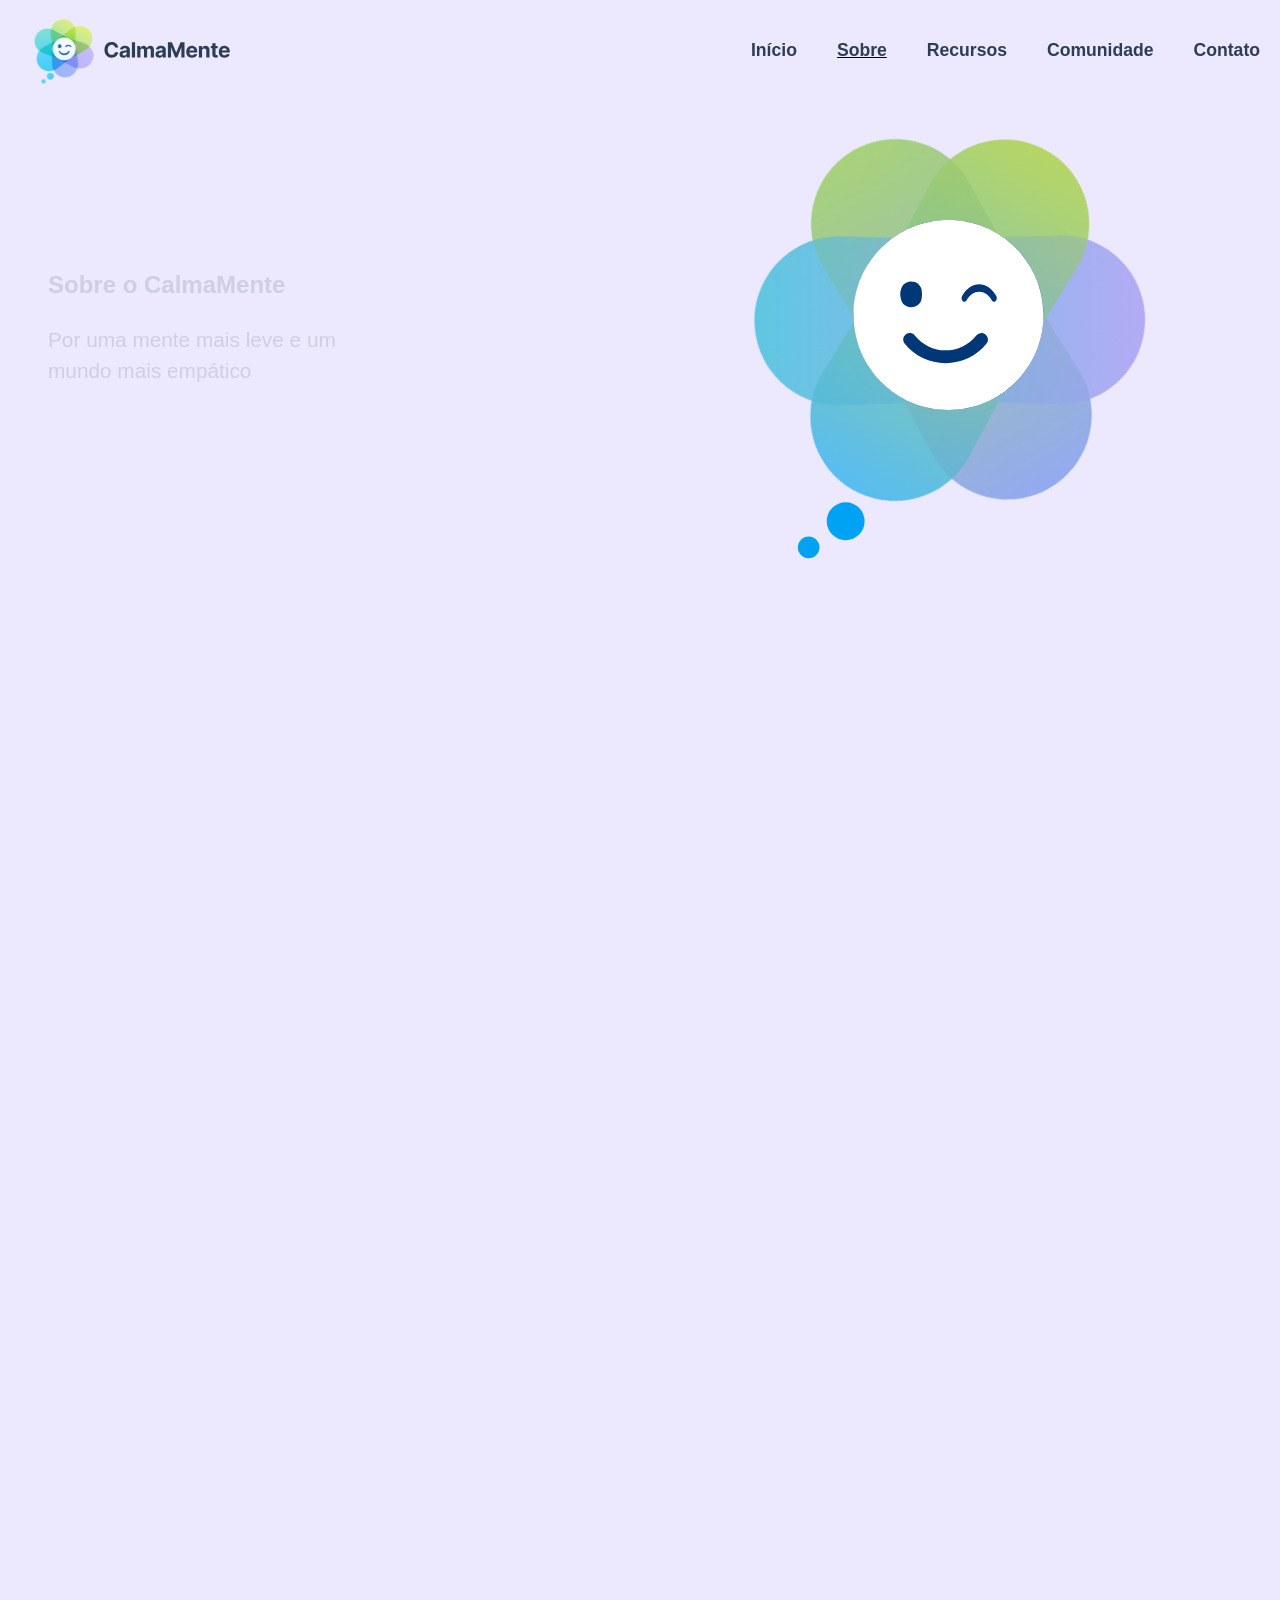
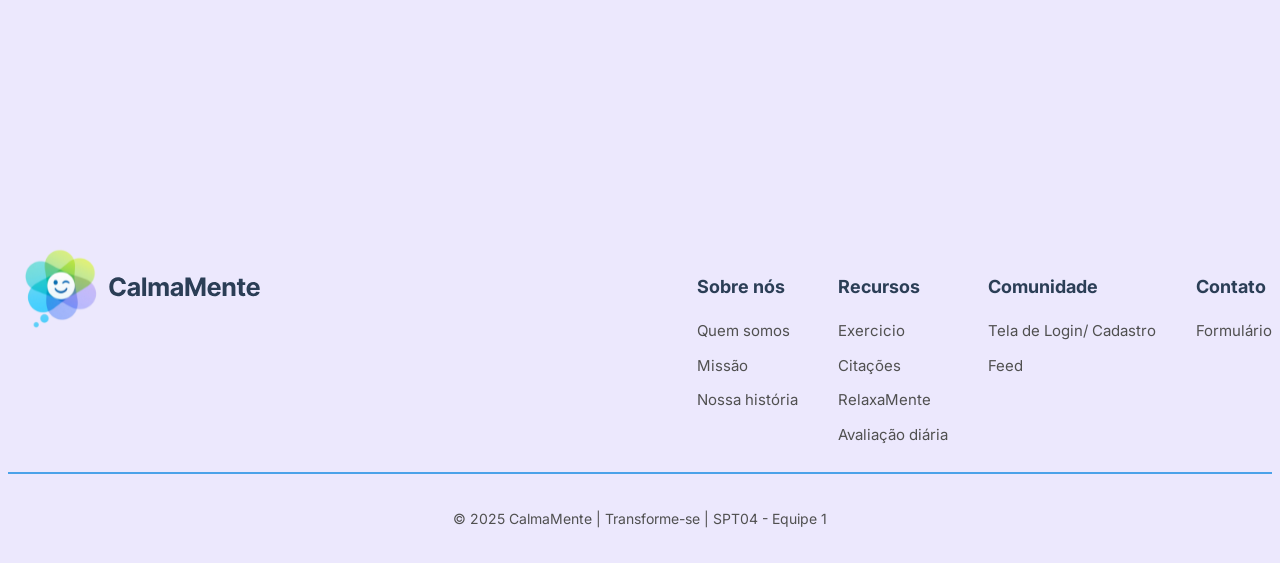
==== docs/2_Sobre/sobre.html @ d5fa7f24 "first commit" ====
<!--SYSTEM_CORE = START [HTML]-->
<!--T0.1 = START [HTML GENERAL SETTINGS]-->

<!DOCTYPE html>
<html lang="pt-br">
  <head>
    <meta charset="UTF-8" />
    <meta name="viewport" content="width=device-width, initial-scale=1.0" />
    <link rel="stylesheet" href="./css/style.css" />
    <link rel="stylesheet" href="./css/responsive.css">
    <meta
      name="description"
      content="Conheça a história do CalmaMente, um projeto criado no Transforme-se para promover cuidado emocional, autoconhecimento e apoio à saúde mental."
    />
    <script>
      (function (d) {
        var s = d.createElement('script');
        s.setAttribute('data-account', 'ph0MEA04ba');
        s.setAttribute('src', 'https://cdn.userway.org/widget.js');
        (d.body || d.head).appendChild(s);
      })(document);
    </script>
    <title>CalmaMente-Sobre</title>
  </head>
  <body>
    <!--T1.1 = START [NAVIGATION MENU]-->

    <header>
      <div class="navegacao">
        <div class="logo">
          <a href="../index.html"
            ><img src="img/logo_name.svg" alt="Logo CalmaMente"
          /></a>
        </div>

        <nav>
          <ul class="menu">
            <li>
              <a href="../index.html">Início</a>
            </li>
            <li>
              <span class="inicio-linha"><a href="./sobre.html">Sobre</a></span>
            </li>
            <li><a href="../3_Recursos/recursos.html">Recursos</a></li>
            <li><a href="../4_Comunidade/comunidade.html">Comunidade</a></li>
            <li><a href="../5_Contato/contato.html">Contato</a></li>
          </ul>
        </nav>
      </div>
    </header>

    <!--T1.0 = END [NAVIGATION MENU]-->
    <!--T2.1 = START [BANNER 1]-->

    <section>
      <div class="container">
        <div class="banner_1">
          <div class="texto">
            <h1>Sobre o CalmaMente</h1>
            <p>Por uma mente mais leve e um mundo mais empático</p>
          </div>
          <div class="imagem">
            <img
              class="fundo"
              src="./assets/arco.svg"
              alt="Logo do CalmaMente"
            />
            <img class="smile" src="./assets/smile.svg" alt="" />
            <img class="detail" src="./assets/detail.svg" alt="" />
          </div>
        </div>
      </div>
    </section>

    <!--T2.0 = END [BANNER 1]-->
    <!--T3.1 = START [BANNER 2]-->

    <section>
      <div class="container">
        <div class="banner_2">
          <div class="agrupamento">
            <div class="imagem">
              <div class="titulo">
                <img
                  src="./img/sobre_banner2.1.png"
                  alt="duas pessoas conversando para representar a missão do CalmaMente"
                />
                <h2>Missão</h2>
              </div>
              <p>
                Promover o bem-estar emocional de todos por meio da tecnologia,
                criando um espaço digital seguro, acessível e acolhedor onde
                cada pessoa possa respirar, refletir e se expressar livremente.
              </p>
            </div>
            <div class="imagem">
              <div class="titulo">
                <img
                  src="./img/sobre_banner2.2.png"
                  alt="Uma montanha com um sol representando nossa visão do CalmaMente"
                />
                <h2>Visão</h2>
              </div>
              <p>
                Ser uma plataforma referência em apoio emocional para pessoas,
                unindo tecnologia, empatia e inclusão para transformar a forma
                como as pessoas cuidam da mente no ambiente digital.
              </p>
            </div>
            <div class="imagem">
              <div class="titulo">
                <img
                  src="./img/sobre_banner2.3.png"
                  alt="pessoa meditando para representar os valores do CalmaMente"
                />
                <h2>Valores</h2>
              </div>
              <p>
                Nossos quatro valores orientam nossas decisões e nos incentivam
                a sempre fazer mais: Acolhimento, Inclusão, Empatia e Esperança.
              </p>
            </div>
          </div>
        </div>
      </div>
    </section>

    <!--T3.0 = END [BANNER 2]-->
    <!--T4.1 = START [BANNER 3]-->

    <section>
      <div class="container">
        <div class="banner_3">
          <div class="texto">
            <p class="texto_3">
              No CalmaMente, acreditamos que cuidar da mente deve ser algo leve,
              acessível e feito com amor. Criamos um espaço digital para pessoas
              que desejam entender, expressar e fortalecer sua saúde mental de
              forma divertida e acolhedora.
            </p>
            <p>
              Por meio do nosso site, oferecemos ferramentas práticas de
              bem-estar, desde reflexões diárias, exercícios de respiração
              guiados e playlists relaxantes até uma comunidade segura onde
              todos podem compartilhar apoio e experiências.
            </p>
            <p>
              Nosso propósito é tornar o autocuidado emocional parte do
              cotidiano, sem julgamentos ou barreiras. A equipe por trás do
              CalmaMente une mentes criativas, educadores e desenvolvedores
              comprometidos em usar a tecnologia como ponte para empatia e
              conexão. Aqui, acreditamos que pequenas pausas podem gerar grandes
              transformações.
            </p>
          </div>
        </div>
      </div>
    </section>

    <!--T4.0 = END [BANNER 3]-->
    <!--T5.1 = START [BANNER 4]-->
    <!--T5.0 = END [BANNER 4]-->

    <!--REDES SOCIAS-->
     <section>
      <div class="container">
        <div class="banner_social">
          <section class="social_media">
            <div class="cont">
              <h2>Siga-nos</h2>
              <div class="icon">
                <a
                  href="https://www.linkedin.com/in/calmamente/"
                  target="_blank"
                  ><img src="./img/linkedin.svg" alt="LinkedIn"
                /></a>
                <a href="mailto:calmamentesite@gmail.com" target="_blank"
                  ><img src="./img/email.svg" alt="Email"
                /></a>
                <a
                  href="https://www.instagram.com/calmamente_br/?igsh=ZGs4c3k2cTY3Mjc%3D#"
                  target="_blank"
                  ><img src="./img/instagram.svg" alt="Instagram"
                /></a>
              </div>
            </div>
          </section>
        </div>
      </div>
    </section>

    <!--REDES SOCIAS-->
    <!--T7.1 = START [FOOTER]-->

    <footer class="footer">
      <div class="footer-container">
        <div class="esquerda">
          <div class="final-img">
            <img src="img/logo_name.svg" alt="logo" />
          </div>
        </div>
        <div class="direita">
          <ul class="menuDois">
            <li><h3>Sobre nós</h3></li>
            <li><a href="/">Quem somos</a></li>
            <li><a href="/">Missão</a></li>
            <li><a href="/">Nossa história</a></li>
          </ul>
          <ul class="menuDois">
            <li><h3>Recursos</h3></li>
            <li><a href="/">Exercicio</a></li>
            <li><a href="/">Citações</a></li>
            <li><a href="/">RelaxaMente</a></li>
            <li><a href="/">Avaliação diária</a></li>
          </ul>
          <ul class="menuDois">
            <li><h3>Comunidade</h3></li>
            <li><a href="/">Tela de Login/ Cadastro</a></li>
            <li><a href="/">Feed</a></li>
          </ul>
          <ul class="menuDois">
            <li><h3>Contato</h3></li>
            <li><a href="/">Formulário</a></li>
          </ul>
        </div>
      </div>
      <div class="copy">
        <p>© 2025 CalmaMente | Transforme-se | SPT04 - Equipe 1</p>
      </div>
    </footer>

    <!--T7.0 = END [FOOTER]-->
    <div vw class="enabled">
      <div vw-access-button class="active"></div>
      <div vw-plugin-wrapper>
        <div class="vw-plugin-top-wrapper"></div>
      </div>
    </div>
    <script src="https://vlibras.gov.br/app/vlibras-plugin.js"></script>
    <script>
      new window.VLibras.Widget('https://vlibras.gov.br/app');
    </script>
    <script src="https://cdn.jsdelivr.net/npm/gsap@3.13.0/dist/gsap.min.js"></script>
    <script src="./js/script.js"></script>
  </body>
</html>

<!--T0.0 = END [HTML GENERAL SETTINGS]-->
<!--SYSTEM_CORE = END [HTML]-->
---- docs/2_Sobre/css/style.css ----
/*[GENERAL SETTINGS]*/

@import url('https://fonts.googleapis.com/css2?family=Inter:ital,opsz,wght@0,14..32,100..900;1,14..32,100..900&family=Roboto:ital,wght@0,100..900;1,100..900&display=swap');

body {
  font-family: Arial, Helvetica, sans-serif;
  line-height: 1.5;
  min-height: 100vh;
  background-color: #ece8fd;
}

a {
  text-decoration: none;
}

ul {
  list-style: none;
}

img {
  max-width: 100%;
  height: auto;
  display: block;
}

h1{
  color: #2b3e56;
}

h2,
h3,
h4,
h5,
h6 {
  color: #2b3e56;
  font-size: 1.5rem;
}

p {
  color: #2b3e56;
  font-size: 1.3rem;
}

.container {
  padding-left: 40px;
  padding-right: 40px;
}

/*[NAVIGATION MENU]*/

.container-header {
  max-width: 1800px;
}

header {
  left: 0;
  top: 0;
  z-index: 1000;
  background-color: #ece8fd;
  width: 100%;
  margin: 0 auto;
  position: fixed;
}

.navegacao {
  margin: 0 auto;
  max-width: 1800px;
  display: flex;
  justify-content: space-between;
  align-items: center;
  padding: 10px 20px;
}

.menu {
  display: flex;
  gap: 40px;
}

.navegacao img {
  max-width: 250px;
}


.uai {
  margin-top: 30vh;
}

.menu a {
  color: #2b3e56;
  font-weight: bold;
  font-size: 1.1rem;
}

.menu a:hover {
  color: #8087f2;
}

.inicio-linha {
  text-decoration: underline;
}

/*[BANNER 1]*/

.banner_1 {
  display: grid;
  grid-template-columns: 1fr 1fr;
  margin: 100px auto 0px auto;
  align-items: center;
  max-width: 1800px;
  gap: 150px;
}

.banner_1 .texto {
  align-self: center;
  width: 300px;
}

.banner_1 img {
  max-width: 100%;
  width: 500px;
  margin-top: 20px;
}

.imagem {
  position: relative;
  align-self: center;
  display: grid;
  margin-right: 50px;
}

.fundo {
  height: 400px;
    margin-right: 50px;
}

.smile {
  position: absolute;
  z-index: 2;
  height: 190px;
  top: 100px;
  margin-right: 50px;
}

.detail {
  align-self: center;
  position: absolute;
  height: 350px;
  top: 90px;
    margin-right: 50px;
}

/*[BANNER 2]*/

.banner_2 {
  align-items: center;
  margin: 100px auto;
  max-width: 1350px;
  align-items: center;
  background-color: #ece8fd;
}

.banner_2 img {
  width: 50px;
}

.banner_2 p {
  margin: 0 auto;
  margin-top: 20px;
  font-size: 1rem;
}

.banner_2 .imagem {
  height: 420px;
  border-radius: 20px;
  text-align: center;
  border: #8087f2 1px solid;
  background-color: #f4f2ff;
  justify-content: center;
}

.agrupamento {
  display: grid;
  grid-template-columns: 1fr 1fr 1fr;
  gap: 20px;
  justify-items: center;
  margin-top: 150px;
  padding: 20px 20px;
}

.agrupamento img {
  width: 90px;
}
.titulo {
  display: flex;
justify-content: space-between;
    align-items: center;
    padding: 50px;
}

/*[BANNER 3]*/

.banner_3 {
  margin: 100px auto 0px auto;
  align-items: center;
  justify-self: center;
  max-width: 1800px;
  gap: 150px;
  background-color: #ece8fd;
}

.banner_3 .texto {
  max-width: 80ch;
}

/*[FOOTER]*/

.footer-container {
  margin: 0 auto;
  display: flex;
  justify-content: space-between;
  align-items: start;
  color: #505050;
  padding-top: 60px;
  font-family: 'Inter', sans-serif;
  border-bottom: 2px solid #4ba2e9;
  flex-wrap: nowrap;
  gap: 40px;
  max-width: 1800px;
}

.footer-container h3 {
  color: #2b3e56;
  font-size: 18px;
}

.esquerda p {
  max-width: 30ch;
  margin-top: 10px;
}

.direita {
  display: flex;
}

.direita a {
  color: #505050;
  font-size: 15px;
}

.copy p {
  color: #505050;
  font-family: 'Inter', sans-serif;
  padding: 20px;
  font-size: 14px;
  text-align: center;
}

.menuDois li {
  margin-bottom: 10px;
}

.footer {
  margin-top: 100px;
}

.final-img {
  width: 300px;
}

.cont {
  text-align: center;
  padding-top: 40px;
  background-color: #ece8fd;
  width: 100%;
  margin-bottom: 100px;
}

.cont h2 {
  font-size: 28px;
  margin-bottom: 25px;
  color: #2b3e56;
  font-family: 'Inter', sans-serif;

}

.icon {
  display: flex;
  justify-content: center;
  gap: 40px;
}

.icon img {
  width: 60px;
  height: 60px;
  cursor: pointer;
  transition: transform 0.2s ease;
}

.icon img:hover {
  transform: scale(1.1);
}

#botao:hover {
  background-color: #4ba2e9;
}
---- docs/2_Sobre/css/responsive.css ----
/*[GENERAL SETTINGS]*/

@import url('https://fonts.googleapis.com/css2?family=Inter:ital,opsz,wght@0,14..32,100..900;1,14..32,100..900&family=Roboto:ital,wght@0,100..900;1,100..900&display=swap');

@media (max-width: 500px) {
  .container{
  padding-left: 10px;
  padding-right: 10px;
  }
}

@media (max-width: 500px) {
  .menu {
    display:none;
  }
}

@media (max-width: 500px) {
  .navegacao img {
    width: 200px;;
  }
}

@media (max-width: 500px) {
  .uai{
  margin-top: 35vh;
  margin-right: -10px;
  }
}

@media (max-width: 500px) {
  .banner_1 {
    grid-template-columns: 1fr; /* vira 1 coluna */
    margin: 120px auto 0 ;
    height: 600px;
    gap: 10px;
    justify-items: center;
  }
}

@media (max-width: 500px) {
  .banner_1 .texto p{
    text-align: center;
  }
}

@media (max-width: 500px) {
  .banner_1 .smile{
  top: 120px;
  height: 150px;
  }
}

@media (max-width: 500px) {
  .banner_1 .texto h1{
    font-size: 1.7rem;
    text-align: center;
  }
}

@media (max-width: 500px) {
  .agrupamento{
  display: flex;
  flex-direction: column;
    justify-items: center;
    margin-left: 50px;
  }
}

@media (max-width: 500px) {
  .titulo{
  display: flex;
  flex-direction: column;
    align-items: center;
    margin-top: 30px;
    padding: 10px;
  }
}


@media (max-width: 500px) {
  .banner_3 p {
  max-width: 20ch;
  }
} 

@media (max-width: 500px) {
  .final-img {
    display:none;
  }
}

@media (max-width: 500px) {
 .footer-container {
    display:none;
  }
}

@media (min-width: 600px) {
  .cont {
    display:none;
  }
}
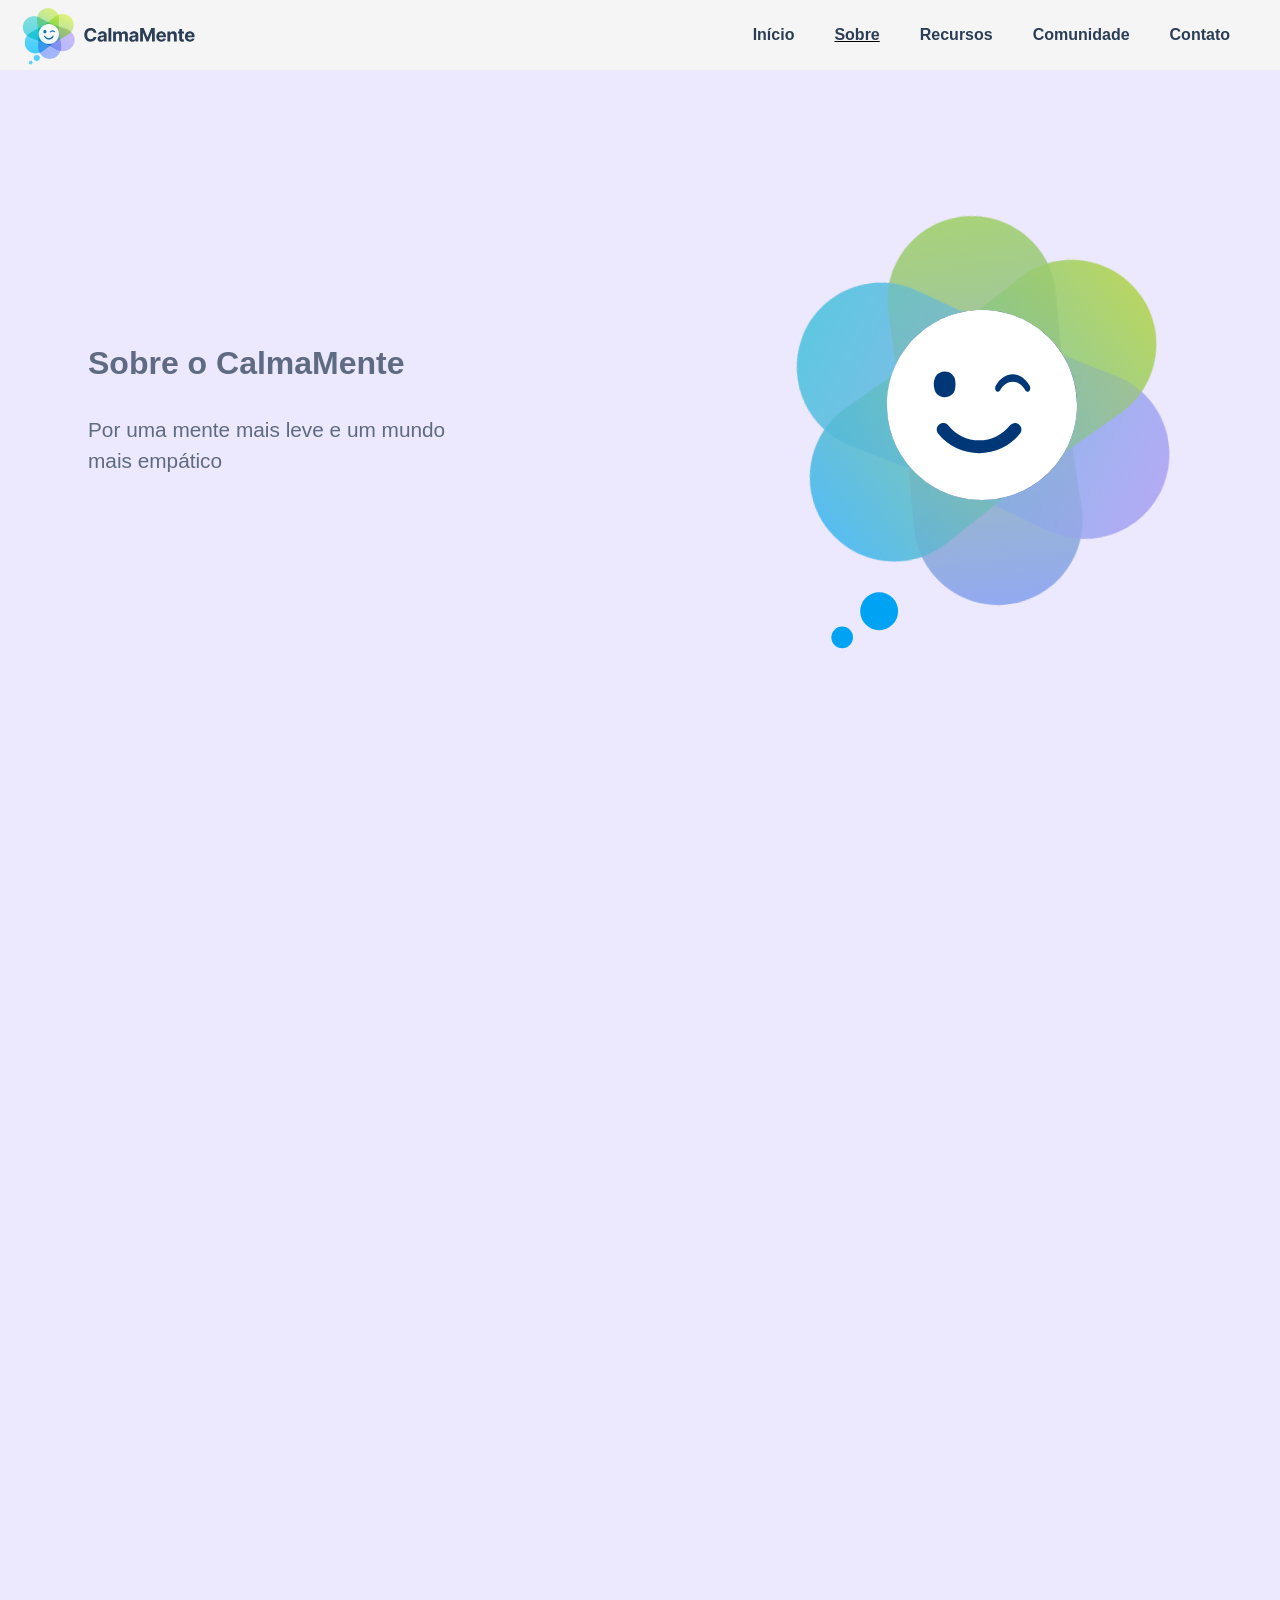
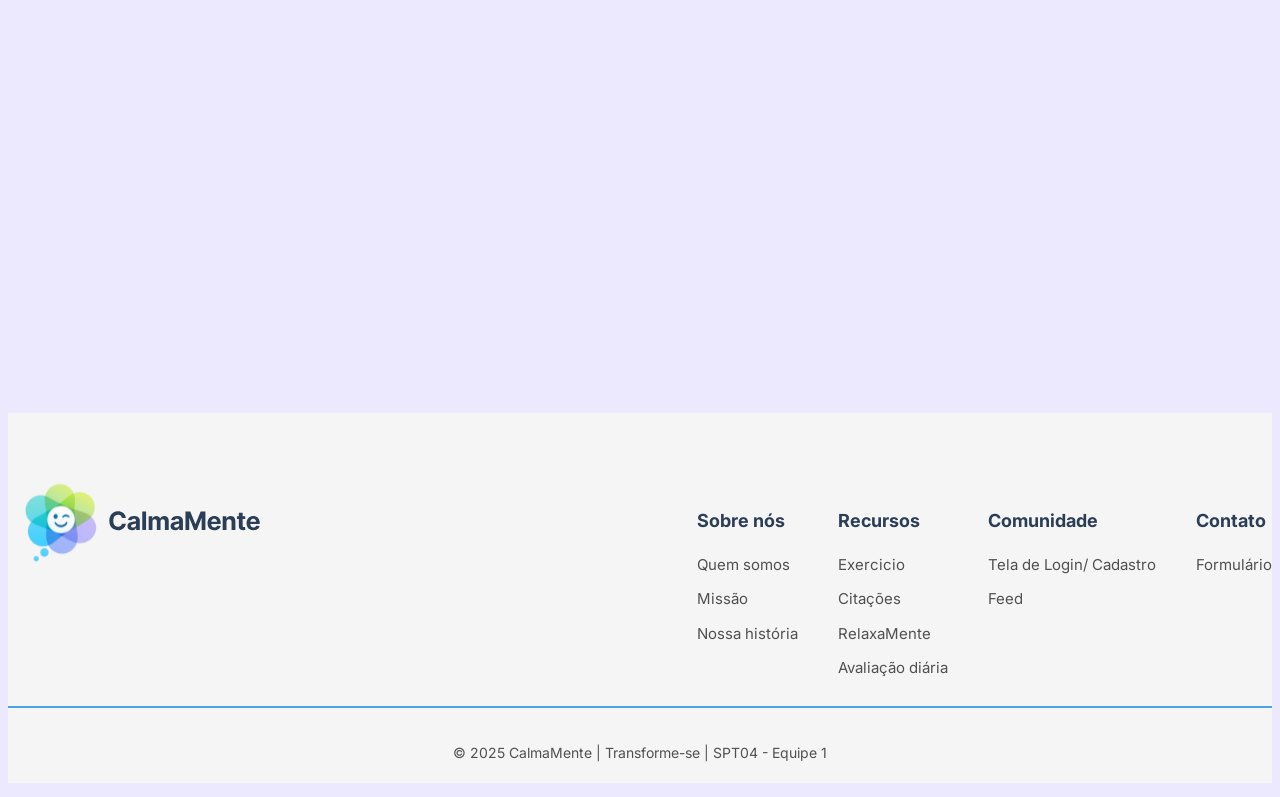
==== commit af177b54: "atualização de arquivos" ====
--- a/docs/2_Sobre/sobre.html
+++ b/docs/2_Sobre/sobre.html
@@ -25,7 +25,7 @@
   <body>
     <!--T1.1 = START [NAVIGATION MENU]-->
 
-    <header>
+    <header id="header">
       <div class="navegacao">
         <div class="logo">
           <a href="../index.html"
@@ -33,7 +33,8 @@
           /></a>
         </div>
 
-        <nav>
+        <nav id="menu">
+          <button id="btn-mobile" class="hamburguer"> <img src="./img/menu.svg" alt=""></button>
           <ul class="menu">
             <li>
               <a href="../index.html">Início</a>
@@ -45,6 +46,16 @@
             <li><a href="../4_Comunidade/comunidade.html">Comunidade</a></li>
             <li><a href="../5_Contato/contato.html">Contato</a></li>
           </ul>
+
+             <ul id="menu-mobile">
+              <li><a href="../index.html">Início</a>
+              </li>
+              <li> <span class="inicio-linha"><a href="./2_Sobre/sobre.">Sobre</a></span></li>
+              <li><a href="../3_Recursos/recursos.html">Recursos</a></li>
+              <li><a href="../4_Comunidade/comunidade.html">Comunidade</a></li>
+              <li><a href="../5_Contato/contato.html">Contato</a></li>
+            </ul>
+          </nav>
         </nav>
       </div>
     </header>
--- a/docs/2_Sobre/css/style.css
+++ b/docs/2_Sobre/css/style.css
@@ -25,6 +25,7 @@
 
 h1{
   color: #2b3e56;
+  font-size:2rem;
 }
 
 h2,
@@ -42,21 +43,21 @@
 }
 
 .container {
-  padding-left: 40px;
-  padding-right: 40px;
+  padding-left: 20px;
+  padding-right: 20px;
 }
 
 /*[NAVIGATION MENU]*/
 
 .container-header {
-  max-width: 1800px;
+  max-width: 1500px;
 }
 
 header {
   left: 0;
   top: 0;
   z-index: 1000;
-  background-color: #ece8fd;
+  background-color: #f5f5f5;
   width: 100%;
   margin: 0 auto;
   position: fixed;
@@ -64,11 +65,12 @@
 
 .navegacao {
   margin: 0 auto;
-  max-width: 1800px;
+  max-width: 1500px;
   display: flex;
   justify-content: space-between;
   align-items: center;
-  padding: 10px 20px;
+  padding: 10px 10px;
+  height: 50px;
 }
 
 .menu {
@@ -76,8 +78,13 @@
   gap: 40px;
 }
 
+.navegacao ul {
+  padding-left: 40px;
+  padding-right: 40px;
+}
+
 .navegacao img {
-  max-width: 250px;
+  max-width: 220px;
 }
 
 
@@ -88,7 +95,7 @@
 .menu a {
   color: #2b3e56;
   font-weight: bold;
-  font-size: 1.1rem;
+  font-size: 1rem;
 }
 
 .menu a:hover {
@@ -97,6 +104,14 @@
 
 .inicio-linha {
   text-decoration: underline;
+}
+
+#btn-mobile{
+  display: none;
+}
+
+#menu-mobile{
+  display: none;
 }
 
 /*[BANNER 1]*/
@@ -104,15 +119,22 @@
 .banner_1 {
   display: grid;
   grid-template-columns: 1fr 1fr;
-  margin: 100px auto 0px auto;
+  margin: 80px auto 0px auto;
   align-items: center;
-  max-width: 1800px;
-  gap: 150px;
+  max-width: 1500px;
+  gap: 110px;
+  background-color: #ece8fd;
+  border-color: #2b3e56 ;
+  padding: 20px 20px;
+  height: 600px;
 }
 
 .banner_1 .texto {
   align-self: center;
-  width: 300px;
+  padding: 20px 20px;
+  margin: 20px 20px;
+  max-width: 400px;
+  min-width: 300px;
 }
 
 .banner_1 img {
@@ -123,14 +145,12 @@
 
 .imagem {
   position: relative;
-  align-self: center;
+  justify-items:right;
   display: grid;
-  margin-right: 50px;
 }
 
 .fundo {
   height: 400px;
-    margin-right: 50px;
 }
 
 .smile {
@@ -138,7 +158,6 @@
   z-index: 2;
   height: 190px;
   top: 100px;
-  margin-right: 50px;
 }
 
 .detail {
@@ -146,17 +165,19 @@
   position: absolute;
   height: 350px;
   top: 90px;
-    margin-right: 50px;
 }
 
 /*[BANNER 2]*/
 
 .banner_2 {
-  align-items: center;
-  margin: 100px auto;
-  max-width: 1350px;
-  align-items: center;
-  background-color: #ece8fd;
+  gap: 30px;
+  display: grid;
+  margin: 80px auto 0px auto;
+  align-items:flex-start;
+  justify-self: center;
+  max-width: 1500px;
+  padding: 20px 20px;
+  margin: 80px auto 0px auto;
 }
 
 .banner_2 img {
@@ -173,9 +194,8 @@
   height: 420px;
   border-radius: 20px;
   text-align: center;
-  border: #8087f2 1px solid;
   background-color: #f4f2ff;
-  justify-content: center;
+  justify-items: center;
 }
 
 .agrupamento {
@@ -183,36 +203,55 @@
   grid-template-columns: 1fr 1fr 1fr;
   gap: 20px;
   justify-items: center;
-  margin-top: 150px;
+  margin: 80px auto 0px auto;
   padding: 20px 20px;
 }
 
 .agrupamento img {
-  width: 90px;
+  width: 80px;
 }
 .titulo {
   display: flex;
 justify-content: space-between;
     align-items: center;
-    padding: 50px;
+    padding: 20px;
+    gap: 10px;
+}
+
+.agrupamento p {
+  padding: 20px;
+  height: 150px;
 }
 
 /*[BANNER 3]*/
 
 .banner_3 {
-  margin: 100px auto 0px auto;
+  margin: 80px auto 0px auto;
   align-items: center;
   justify-self: center;
-  max-width: 1800px;
+  max-width: 1500px;
+  padding: 20px 20px;
+  margin: 80px auto 0px auto;
   gap: 150px;
   background-color: #ece8fd;
 }
 
 .banner_3 .texto {
-  max-width: 80ch;
-}
+  align-self: center;
+  padding: 20px 20px;
+  margin: 20px 20px;
+  max-width: 1500px;
+  min-width: 400px;
+}
+
+
 
 /*[FOOTER]*/
+
+.footer {
+  margin-top: 100px;
+  background-color: #f5f5f5;
+}
 
 .footer-container {
   margin: 0 auto;
@@ -225,7 +264,7 @@
   border-bottom: 2px solid #4ba2e9;
   flex-wrap: nowrap;
   gap: 40px;
-  max-width: 1800px;
+  max-width: 1500px;
 }
 
 .footer-container h3 {
@@ -259,12 +298,12 @@
   margin-bottom: 10px;
 }
 
-.footer {
-  margin-top: 100px;
-}
-
 .final-img {
   width: 300px;
+}
+
+#botao:hover {
+  background-color: #4ba2e9;
 }
 
 .cont {
@@ -304,3 +343,8 @@
   background-color: #4ba2e9;
 }
 
+ #btn-mobile img {
+    width: 30px; 
+    height: auto; 
+    transition: 3s ease-in;
+}
--- a/docs/2_Sobre/css/responsive.css
+++ b/docs/2_Sobre/css/responsive.css
@@ -9,6 +9,8 @@
   }
 }
 
+/*[NAVIGATION MENU]*/
+
 @media (max-width: 500px) {
   .menu {
     display:none;
@@ -17,7 +19,7 @@
 
 @media (max-width: 500px) {
   .navegacao img {
-    width: 200px;;
+    width: 200px;
   }
 }
 
@@ -31,8 +33,7 @@
 @media (max-width: 500px) {
   .banner_1 {
     grid-template-columns: 1fr; /* vira 1 coluna */
-    margin: 120px auto 0 ;
-    height: 600px;
+    margin: 90px auto 0 auto;
     gap: 10px;
     justify-items: center;
   }
@@ -41,22 +42,31 @@
 @media (max-width: 500px) {
   .banner_1 .texto p{
     text-align: center;
+    font-size: 1.4rem;
   }
 }
 
 @media (max-width: 500px) {
   .banner_1 .smile{
-  top: 120px;
-  height: 150px;
+  top: 110px;
+  height: 200px;
   }
 }
 
 @media (max-width: 500px) {
   .banner_1 .texto h1{
-    font-size: 1.7rem;
+    font-size: 1.8rem;
     text-align: center;
   }
 }
+
+@media (max-width: 500px) {
+  .banner_1 .texto{
+    margin: 0;
+    padding: 0;
+  }
+}
+
 
 @media (max-width: 500px) {
   .agrupamento{
@@ -64,6 +74,8 @@
   flex-direction: column;
     justify-items: center;
     margin-left: 50px;
+    margin: 0;
+    padding: 0;
   }
 }
 
@@ -72,8 +84,18 @@
   display: flex;
   flex-direction: column;
     align-items: center;
+    padding: 10px;
+    margin: 0;
+    border: 1px solid black;
+    height:160px;
+    gap: 0;
+  }
+}
+
+@media (max-width: 500px) {
+  .titulo img{
+    border: 1px solid black;
     margin-top: 30px;
-    padding: 10px;
   }
 }
 
@@ -85,10 +107,49 @@
 } 
 
 @media (max-width: 500px) {
+  .banner_3 {
+   border: 1px solid black;
+  margin: 50px auto 0 auto;
+  }
+} 
+
+@media (max-width: 500px) {
+  .banner_2 {
+    margin: 50px auto 0 auto;
+  }
+} 
+
+@media (max-width: 500px) {
+  .banner_2 .imagem {
+  height: 420px;
+  border: 1px solid black;
+  }
+}
+
+@media (max-width: 500px) {
+  .banner_2 .imagem p{
+  border: 1px solid black;
+  margin-top: 0;
+  }
+}
+
+
+@media (max-width: 500px) {
+  .banner_3 .texto{
+  border: 1px solid black;
+  margin: 0;
+  padding: 0;
+  min-width: 280px;
+  }
+}
+
+@media (max-width: 500px) {
   .final-img {
     display:none;
   }
 }
+
+
 
 @media (max-width: 500px) {
  .footer-container {
@@ -102,3 +163,66 @@
   }
 }
 
+
+/* menu hamburguer*/
+@media (max-width: 500px) { 
+    
+    .menu {
+        display: none; /* Esconde o menu desktop */
+    }
+
+    .navegacao {
+       
+        padding: 10px 20px;
+    }
+
+    
+    #btn-mobile {
+        display: block; 
+        z-index: 3000;
+    }
+
+   
+    #menu-mobile {
+        display: block;
+        position: fixed;
+        right: -500%; 
+        top: 75px; 
+        background-color: #ece8fd; 
+        width: 100%;
+        height: calc(100vh - 75px); 
+        transition: right 0.3s ease-in-out;
+        z-index: 2000;
+    }
+  
+    #menu-mobile.ativo {
+        right: 0; 
+    }
+
+
+    #menu-mobile ul {
+        flex-direction: column;
+        text-align: center;
+        padding-top: 20px;
+        gap: 0px; 
+        width: 100%;
+    }
+    
+    
+    #menu-mobile  li {
+        border-bottom: 1px solid #ddd;
+    }
+
+    #menu-mobile li a {
+        padding: 15px 0;
+        display: block;
+        font-size: 1.2rem;
+    }
+
+    
+    .inicio-linha {
+        text-decoration: none; 
+        border-left: 4px solid #5f67d4; 
+        display: block;
+    }
+}
